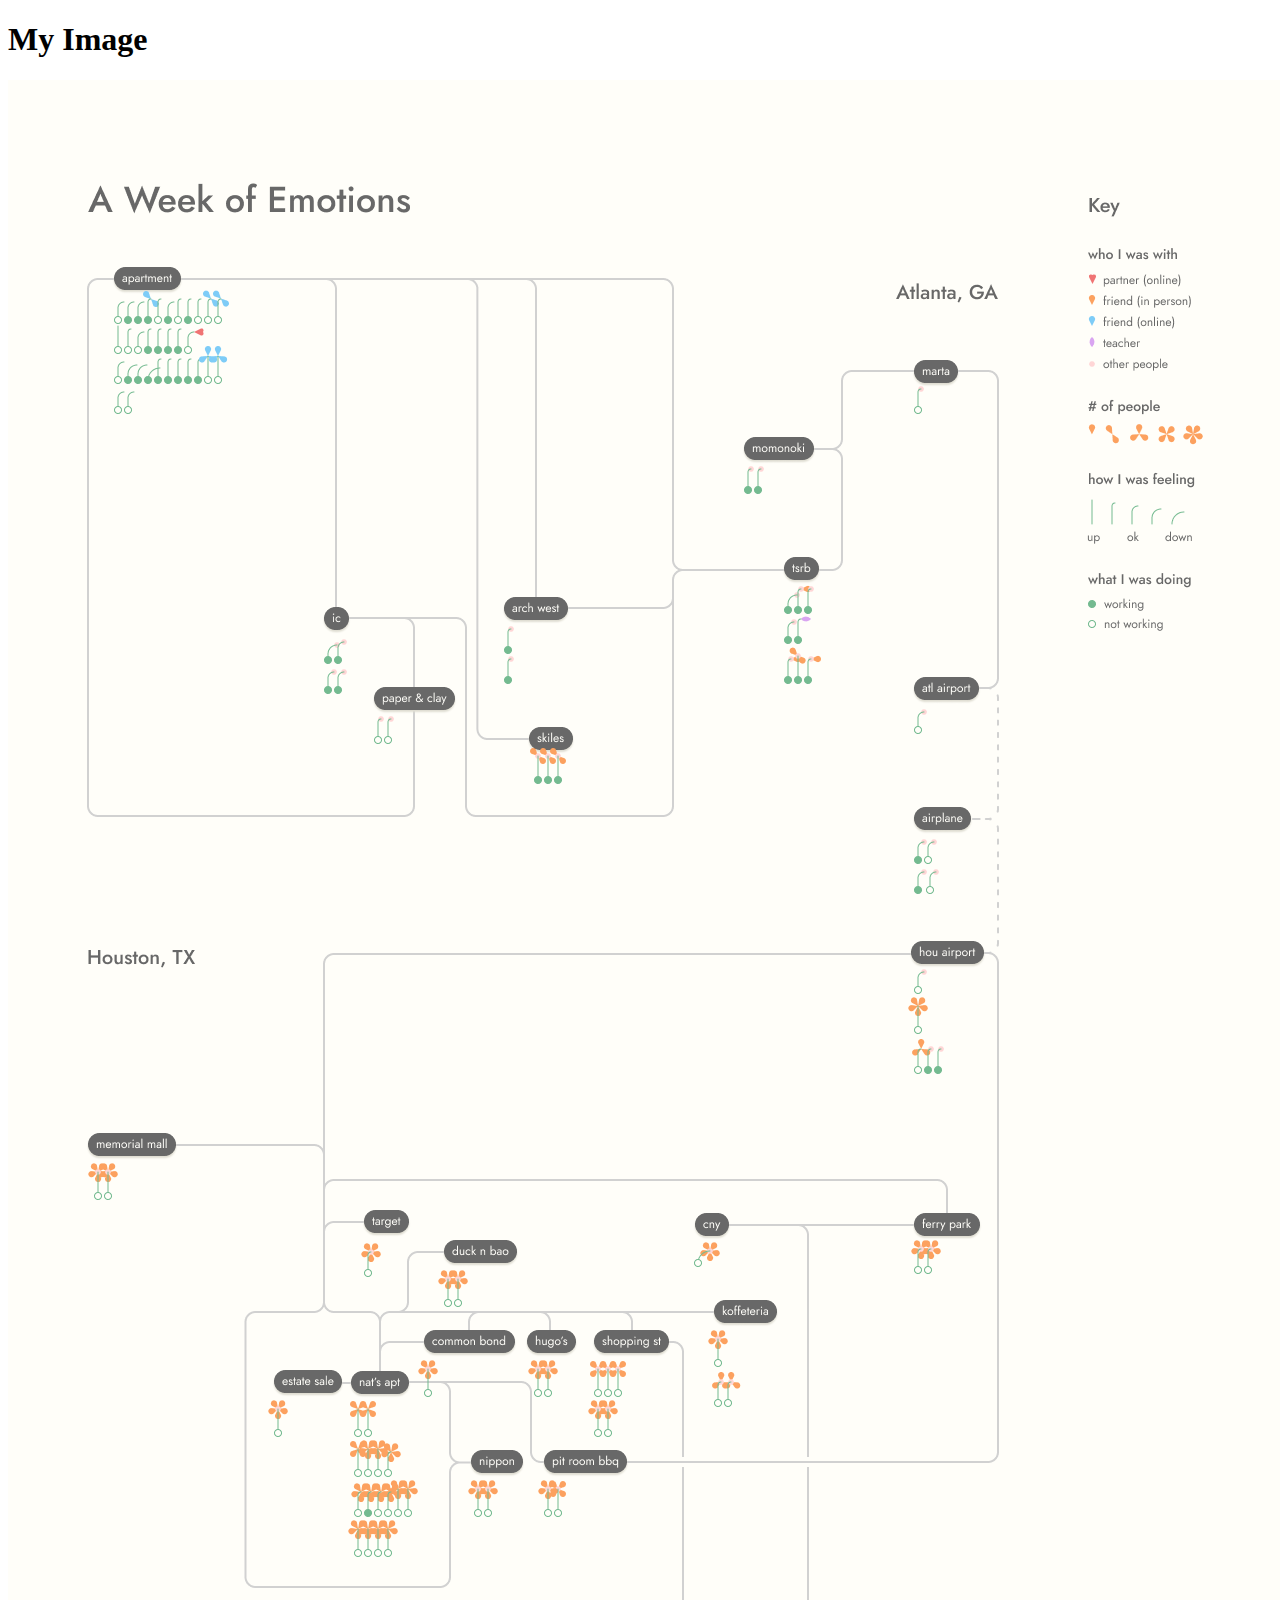
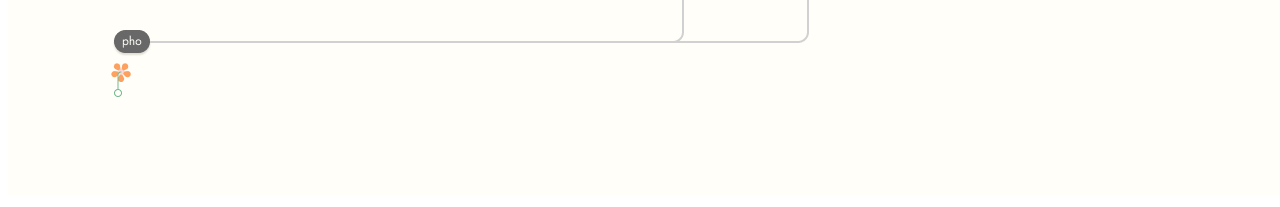
==== emotionsmap/index2.html @ 2802e7c5 "Rename index.html to index2.html" ====
<!DOCTYPE html>
<html lang="en">
<head>
    <meta charset="UTF-8">
    <meta name="viewport" content="width=device-width, initial-scale=1.0">
    <title>Image Display</title>
</head>
<body>
    <div>
        <h1>My Image</h1>
        <img src="emotionsmap.png" alt="Map">
    </div>
</body>
</html>
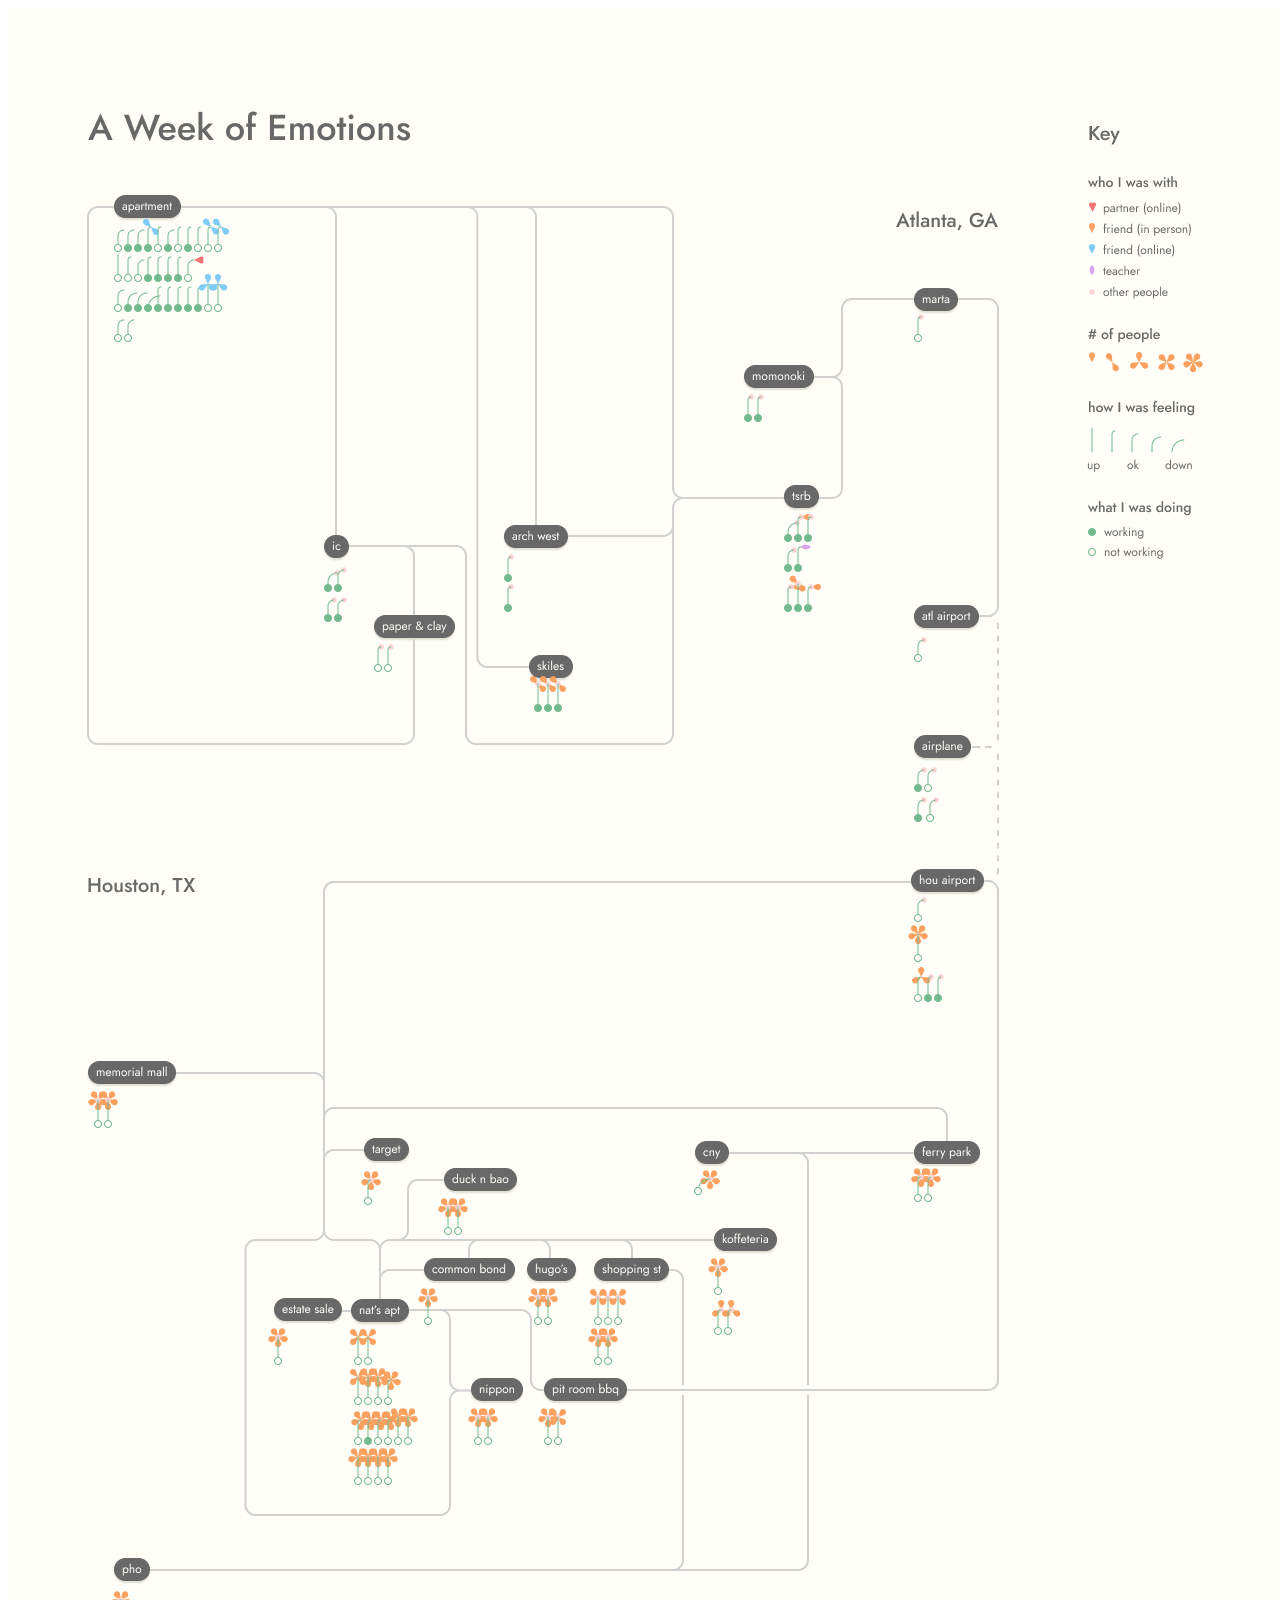
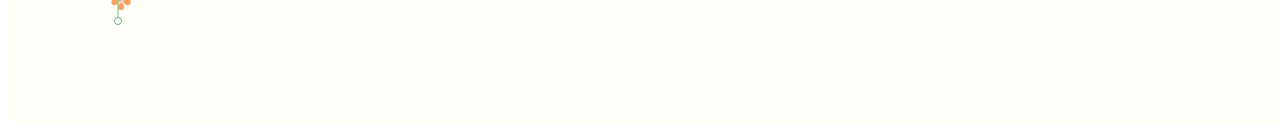
==== commit 25dbc09d: "Update index2.html" ====
--- a/emotionsmap/index2.html
+++ b/emotionsmap/index2.html
@@ -3,11 +3,10 @@
 <head>
     <meta charset="UTF-8">
     <meta name="viewport" content="width=device-width, initial-scale=1.0">
-    <title>Image Display</title>
+    <title>Emotions Map</title>
 </head>
 <body>
     <div>
-        <h1>My Image</h1>
         <img src="emotionsmap.png" alt="Map">
     </div>
 </body>
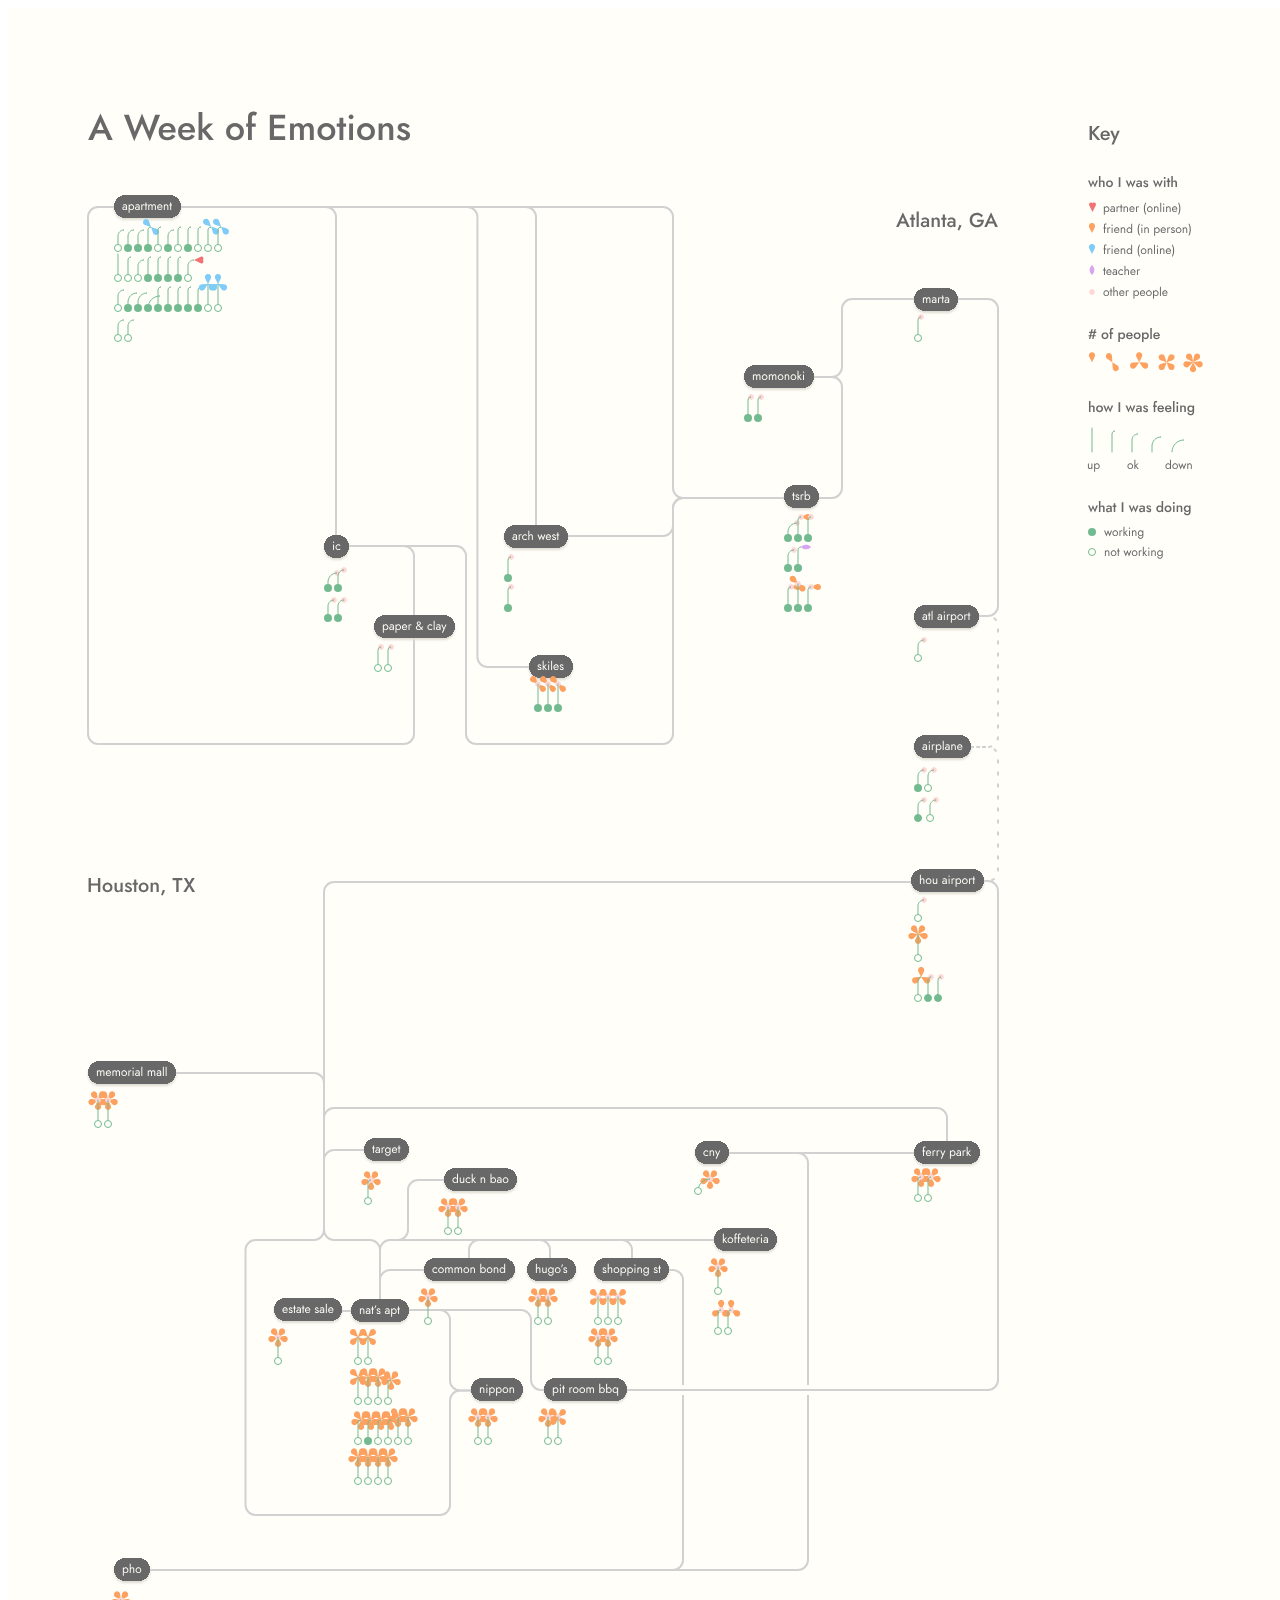
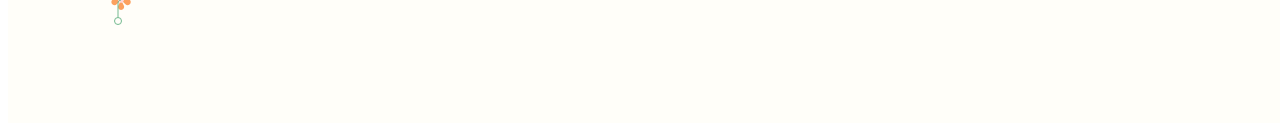
==== commit 48de648e: "Update index2.html" ====
--- a/emotionsmap/index2.html
+++ b/emotionsmap/index2.html
@@ -7,7 +7,7 @@
 </head>
 <body>
     <div>
-        <img src="emotionsmap.png" alt="Map">
+        <img src="emotionsmap.svg" alt="Map">
     </div>
 </body>
 </html>
